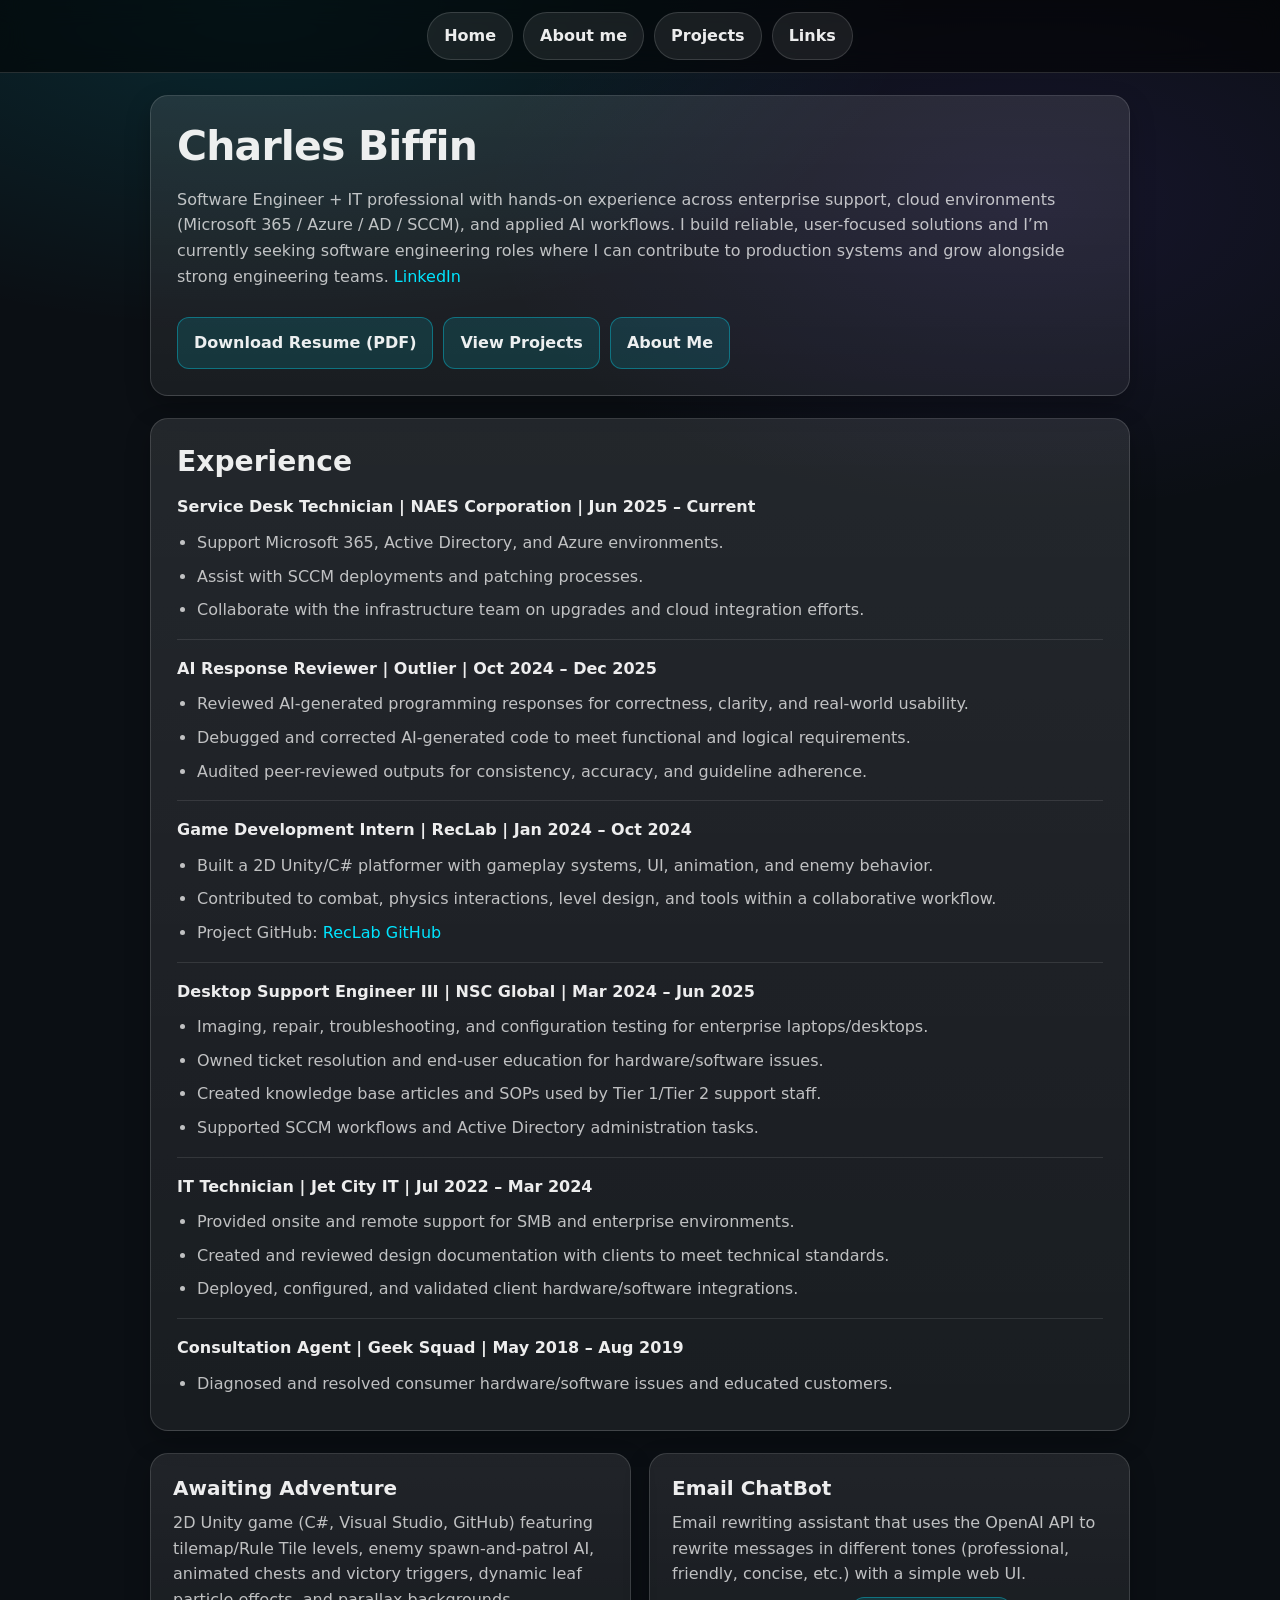
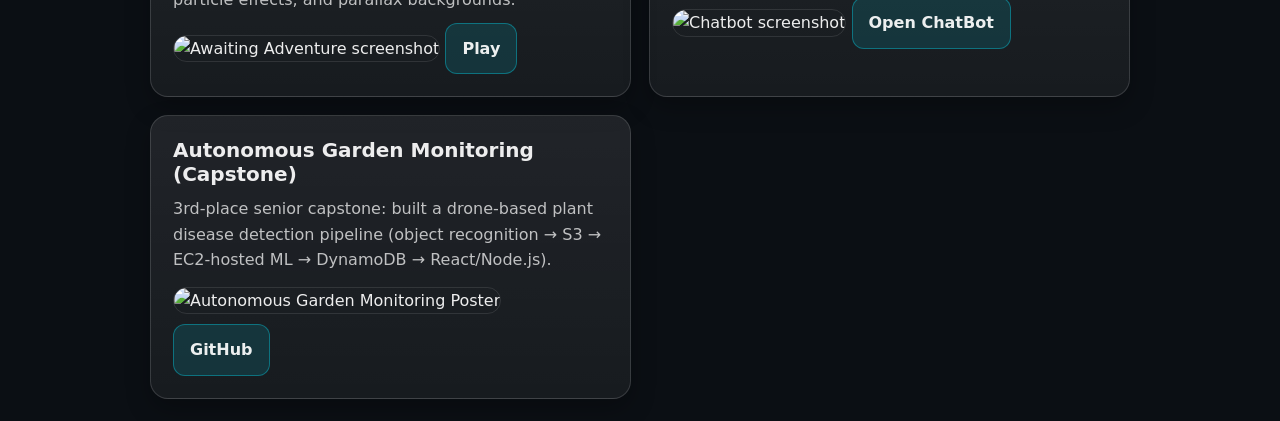
==== index.html @ 13e96431 "Upgrade Made major changes to the style and layout of website." ====
<!DOCTYPE html>
<html lang="en">
<head>
  <meta charset="UTF-8">
  <title>Charles Biffin - Portfolio</title>
  <link rel="stylesheet" href="assets/style.css">
  <meta name="viewport" content="width=device-width, initial-scale=1.0">
</head>

<body>

  <!-- Navigation Bar -->
  <nav class="navbar">
    <a href="index.html" class="nav-button">Home</a>
    <a href="about.html" class="nav-button">About me</a>
    <a href="projects.html" class="nav-button">Projects</a>
    <a href="links.html" class="nav-button">Links</a>
  </nav>

  <!-- Welcome Section -->
  <section class="welcome">
    <h1>Charles Biffin</h1>
    <p>
      Software Engineer + IT professional with hands-on experience across
      enterprise support, cloud environments (Microsoft 365 / Azure / AD / SCCM),
      and applied AI workflows. I build reliable, user-focused solutions and I’m
      currently seeking software engineering roles where I can contribute to
      production systems and grow alongside strong engineering teams.
      <a href="https://www.linkedin.com/in/charlesbiffin" target="_blank" rel="noopener">LinkedIn</a>
    </p>

    <div style="display:flex; flex-wrap:wrap; gap:10px; margin-top:14px;">
      <a class="game-button" href="assets/charles-biffin-resume.pdf" target="_blank" rel="noopener">
        Download Resume (PDF)
      </a>
      <a class="game-button" href="projects.html">
        View Projects
      </a>
      <a class="game-button" href="about.html">
        About Me
      </a>
    </div>
  </section>

  <!-- Experience Section -->
  <section class="experience">
    <h2>Experience</h2>

    <div class="job">
      <strong>Service Desk Technician | NAES Corporation | Jun 2025 – Current</strong>
      <ul>
        <li>Support Microsoft 365, Active Directory, and Azure environments.</li>
        <li>Assist with SCCM deployments and patching processes.</li>
        <li>Collaborate with the infrastructure team on upgrades and cloud integration efforts.</li>
      </ul>
    </div>

    <div class="job">
      <strong>AI Response Reviewer | Outlier | Oct 2024 – Dec 2025</strong>
      <ul>
        <li>Reviewed AI-generated programming responses for correctness, clarity, and real-world usability.</li>
        <li>Debugged and corrected AI-generated code to meet functional and logical requirements.</li>
        <li>Audited peer-reviewed outputs for consistency, accuracy, and guideline adherence.</li>
      </ul>
    </div>

    <div class="job">
      <strong>Game Development Intern | RecLab | Jan 2024 – Oct 2024</strong>
      <ul>
        <li>Built a 2D Unity/C# platformer with gameplay systems, UI, animation, and enemy behavior.</li>
        <li>Contributed to combat, physics interactions, level design, and tools within a collaborative workflow.</li>
        <li>
          Project GitHub:
          <a href="https://github.com/RecLabDev/Source/tree/features/sandbox-scene-v1?tab=readme-ov-file" target="_blank" rel="noopener">
            RecLab GitHub
          </a>
        </li>
      </ul>
    </div>

    <div class="job">
      <strong>Desktop Support Engineer III | NSC Global | Mar 2024 – Jun 2025</strong>
      <ul>
        <li>Imaging, repair, troubleshooting, and configuration testing for enterprise laptops/desktops.</li>
        <li>Owned ticket resolution and end-user education for hardware/software issues.</li>
        <li>Created knowledge base articles and SOPs used by Tier 1/Tier 2 support staff.</li>
        <li>Supported SCCM workflows and Active Directory administration tasks.</li>
      </ul>
    </div>

    <div class="job">
      <strong>IT Technician | Jet City IT | Jul 2022 – Mar 2024</strong>
      <ul>
        <li>Provided onsite and remote support for SMB and enterprise environments.</li>
        <li>Created and reviewed design documentation with clients to meet technical standards.</li>
        <li>Deployed, configured, and validated client hardware/software integrations.</li>
      </ul>
    </div>

    <div class="job">
      <strong>Consultation Agent | Geek Squad | May 2018 – Aug 2019</strong>
      <ul>
        <li>Diagnosed and resolved consumer hardware/software issues and educated customers.</li>
      </ul>
    </div>
  </section>

  <!-- Project Cards -->
  <section class="projects">
    <div class="project-card">
      <h3>Awaiting Adventure</h3>
      <p>
        2D Unity game (C#, Visual Studio, GitHub) featuring tilemap/Rule Tile levels,
        enemy spawn-and-patrol AI, animated chests and victory triggers, dynamic leaf
        particle effects, and parallax backgrounds.
      </p>

      <!-- Optional image (uncomment if you want a screenshot)-->
      <img src="assets/pictures/UnityProject.png" alt="Awaiting Adventure screenshot">
      

      <a href="projects/unitygame/unitygame.html" class="game-button">Play</a>
    </div>

    <div class="project-card">
      <h3>Email ChatBot</h3>
      <p>
        Email rewriting assistant that uses the OpenAI API to rewrite messages in different tones
        (professional, friendly, concise, etc.) with a simple web UI.
      </p>

      <!-- Optional image-->
      <img src="assets/pictures/cohere logo.png" alt="Chatbot screenshot">
      

      <a href="projects/chatbot/chatbot.html" class="game-button">Open ChatBot</a>
    </div>

    <div class="project-card">
      <h3>Autonomous Garden Monitoring (Capstone)</h3>
      <p>
        3rd-place senior capstone: built a drone-based plant disease detection pipeline
        (object recognition → S3 → EC2-hosted ML → DynamoDB → React/Node.js).
      </p>

      <!-- Optional image--><!-- Optional image-->
      <img src="assets/pictures/AGMPoster.jpg" alt="Autonomous Garden Monitoring Poster">

      <a href="https://github.com/BC-CapstoneProjects/22-GardenMonitoring/tree/Charles" class="game-button" target="_blank" rel="noopener">
        GitHub
      </a>
    </div>
  </section>

</body>
</html>
---- assets/style.css ----
/* =========================================================
   CharlesBLive — Site-wide styles (clean modern refresh)
   Works with your existing class names:
   .navbar .nav-button .welcome .experience .projects .project-card
   .main-container .content-box .page-title
========================================================= */

:root{
  --bg: #0b0f14;
  --panel: rgba(255,255,255,0.06);
  --panel2: rgba(255,255,255,0.10);
  --border: rgba(255,255,255,0.14);

  --text: rgba(255,255,255,0.92);
  --muted: rgba(255,255,255,0.72);

  --accent: #00e5ff;
  --accent2: #7c4dff;

  --radius: 18px;
  --shadow: 0 18px 45px rgba(0,0,0,0.45);
  --shadowSoft: 0 10px 25px rgba(0,0,0,0.25);

  --max: 980px;
}

/* Base reset */
*{ box-sizing: border-box; }
html, body{ margin: 0; padding: 0; overflow-x: hidden; }

body{
  background:
    radial-gradient(1100px 550px at 20% 0%, rgba(0,229,255,0.12), transparent 60%),
    radial-gradient(900px 520px at 80% 10%, rgba(124,77,255,0.10), transparent 60%),
    var(--bg);
  color: var(--text);
  font-family: ui-sans-serif, system-ui, -apple-system, "Segoe UI", Arial, sans-serif;
  line-height: 1.6;
}

/* Typography */
h1,h2,h3{ line-height: 1.2; margin: 0 0 10px; }
h1{ font-size: clamp(28px, 3.2vw, 44px); letter-spacing: -0.02em; }
h2{ font-size: clamp(22px, 2.2vw, 30px); }
h3{ font-size: 20px; }

p, li{ color: var(--muted); }
strong{ color: var(--text); }

a{ color: var(--accent); text-decoration: none; }
a:hover{ text-decoration: underline; }

/* Shared “container feel” */
.welcome,
.experience,
.main-container,
.projects{
  width: min(92vw, var(--max));
  margin: 22px auto;
}

/* Page title banner */
.page-title{
  width: min(92vw, var(--max));
  margin: 22px auto 0;
  padding: 16px 20px;
  border-radius: 16px;
  border: 1px solid var(--border);
  background: rgba(255,255,255,0.05);
  box-shadow: var(--shadowSoft);
  font-weight: 800;
  font-size: 22px;
  color: var(--text);
}

/* =========================================================
   Navbar (sticky, clean)
========================================================= */
.navbar{
  position: sticky;
  top: 0;
  z-index: 999;
  background: rgba(0,0,0,0.55);
  backdrop-filter: blur(12px);
  border-bottom: 1px solid var(--border);

  display: flex;
  justify-content: center;
  gap: 10px;
  padding: 12px 12px;
  flex-wrap: wrap;
}

.nav-button{
  display: inline-flex;
  align-items: center;
  justify-content: center;

  padding: 10px 16px;
  border-radius: 999px;

  border: 1px solid rgba(255,255,255,0.14);
  background: rgba(255,255,255,0.08);

  color: var(--text);
  font-weight: 650;
  font-size: 16px;

  transition: transform 0.15s ease, background 0.15s ease, border-color 0.15s ease;
}

.nav-button:hover{
  transform: translateY(-1px);
  background: rgba(0,229,255,0.14);
  border-color: rgba(0,229,255,0.35);
  text-decoration: none;
}

/* =========================================================
   Sections / cards
========================================================= */
.welcome,
.experience,
.main-container{
  border-radius: var(--radius);
  border: 1px solid var(--border);
  background: linear-gradient(180deg, var(--panel2), var(--panel));
  box-shadow: var(--shadowSoft);
  padding: 26px;
}

.welcome{
  text-align: left;
}

.welcome p{
  margin-bottom: 0;
}

.experience .job{
  margin-top: 16px;
  padding-top: 16px;
  border-top: 1px solid rgba(255,255,255,0.10);
}

.experience .job:first-of-type{
  border-top: none;
  padding-top: 0;
}

.experience ul{
  margin: 10px 0 0;
  padding-left: 20px;
}

.experience li{
  margin: 8px 0;
}

/* Reusable content boxes (About page uses these) */
.content-box{
  margin: 18px auto;
  padding: 22px;
  border-radius: var(--radius);
  border: 1px solid rgba(255,255,255,0.12);
  background: rgba(255,255,255,0.06);
}

/* =========================================================
   Projects layout
========================================================= */
.projects{
  display: grid;
  grid-template-columns: 1fr;
  gap: 18px;
}

.project-card{
  border-radius: var(--radius);
  border: 1px solid rgba(255,255,255,0.14);
  background: linear-gradient(180deg, rgba(255,255,255,0.09), rgba(255,255,255,0.05));
  box-shadow: var(--shadowSoft);
  padding: 22px;

  transition: transform 0.18s ease, box-shadow 0.18s ease, border-color 0.18s ease;
}

.project-card:hover{
  transform: translateY(-3px);
  box-shadow: var(--shadow);
  border-color: rgba(0,229,255,0.35);
}

.project-card p{
  margin: 10px 0 0;
}

/* Buttons */
.game-button{
  display: inline-flex;
  align-items: center;
  justify-content: center;

  margin-top: 14px;
  padding: 12px 16px;

  border-radius: 12px;
  font-weight: 750;

  border: 1px solid rgba(0,229,255,0.35);
  background: rgba(0,229,255,0.12);
  color: var(--text);

  transition: transform 0.15s ease, background 0.15s ease, border-color 0.15s ease;
}

.game-button:hover{
  transform: translateY(-1px);
  background: rgba(0,229,255,0.18);
  text-decoration: none;
}

/* Images inside project cards if you add them */
.project-card img{
  width: 100%;
  height: auto;
  border-radius: 14px;
  margin-top: 14px;
  border: 1px solid rgba(255,255,255,0.10);
}

/* =========================================================
   Mobile tweaks
========================================================= */
@media (min-width: 900px){
  .projects{
    grid-template-columns: 1fr 1fr;
  }
}

@media (max-width: 520px){
  .nav-button{
    flex: 1 1 auto;
    width: calc(50% - 10px);
    justify-content: center;
  }

  .welcome,
  .experience,
  .main-container{
    padding: 18px;
  }

  .content-box{
    padding: 18px;
  }
}


/* ==========================
   Project Tags (nice “pills”)
========================== */
.tag-row {
  display: flex;
  flex-wrap: wrap;
  gap: 10px;
  margin: 14px 0 18px;
}

.tag {
  display: inline-block;
  padding: 6px 12px;
  border-radius: 999px;
  font-size: 14px;
  font-weight: 700;
  letter-spacing: 0.2px;

  background: rgba(0, 255, 255, 0.12);
  border: 1px solid rgba(0, 255, 255, 0.5);
  color: #bffcff;
}
.project-card .game-button {
  margin-right: 10px;
  margin-top: 10px;
}
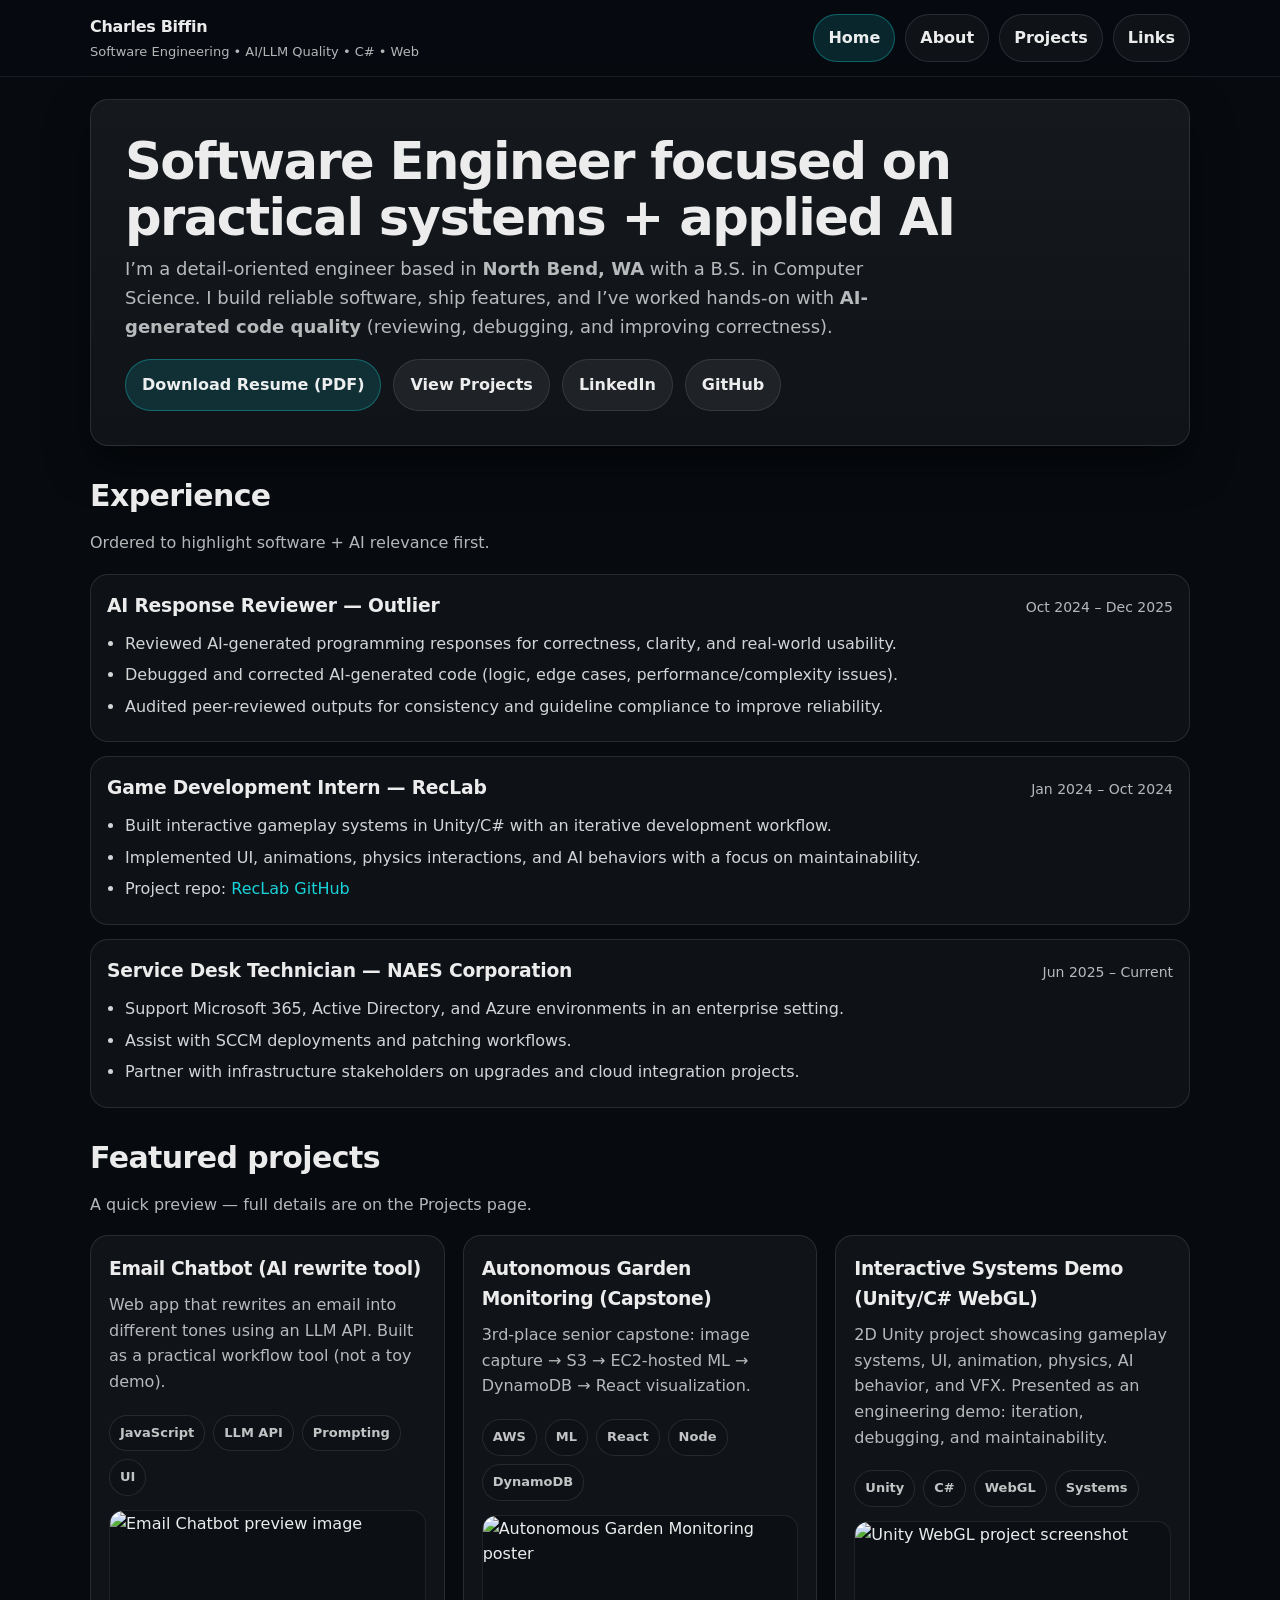
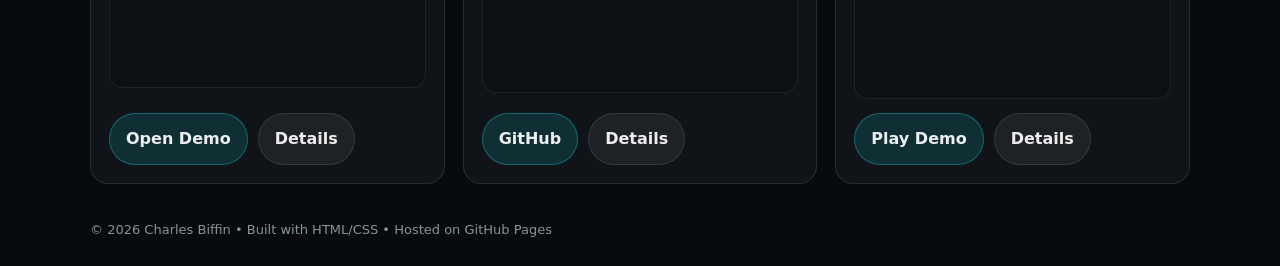
==== commit ad55c303: "edits to formatting" ====
--- a/index.html
+++ b/index.html
@@ -1,156 +1,245 @@
 <!DOCTYPE html>
 <html lang="en">
 <head>
-  <meta charset="UTF-8">
-  <title>Charles Biffin - Portfolio</title>
-  <link rel="stylesheet" href="assets/style.css">
-  <meta name="viewport" content="width=device-width, initial-scale=1.0">
+  <!-- =========================
+       Basic document metadata
+       ========================= -->
+  <meta charset="UTF-8" />
+  <meta name="viewport" content="width=device-width, initial-scale=1.0" />
+
+  <!-- =========================
+       SEO (simple + effective)
+       ========================= -->
+  <title>Charles Biffin | Software Engineer (Applied AI + Systems)</title>
+  <meta name="description"
+        content="Charles Biffin — Software Engineer focused on practical systems and applied AI/LLM code quality. Projects include an AI email rewrite tool, cloud ML capstone, and Unity/C# WebGL demo." />
+
+  <!-- =========================
+       Styles
+       ========================= -->
+  <link rel="stylesheet" href="assets/style.css" />
 </head>
 
 <body>
-
-  <!-- Navigation Bar -->
-  <nav class="navbar">
-    <a href="index.html" class="nav-button">Home</a>
-    <a href="about.html" class="nav-button">About me</a>
-    <a href="projects.html" class="nav-button">Projects</a>
-    <a href="links.html" class="nav-button">Links</a>
-  </nav>
-
-  <!-- Welcome Section -->
-  <section class="welcome">
-    <h1>Charles Biffin</h1>
-    <p>
-      Software Engineer + IT professional with hands-on experience across
-      enterprise support, cloud environments (Microsoft 365 / Azure / AD / SCCM),
-      and applied AI workflows. I build reliable, user-focused solutions and I’m
-      currently seeking software engineering roles where I can contribute to
-      production systems and grow alongside strong engineering teams.
-      <a href="https://www.linkedin.com/in/charlesbiffin" target="_blank" rel="noopener">LinkedIn</a>
-    </p>
-
-    <div style="display:flex; flex-wrap:wrap; gap:10px; margin-top:14px;">
-      <a class="game-button" href="assets/charles-biffin-resume.pdf" target="_blank" rel="noopener">
-        Download Resume (PDF)
-      </a>
-      <a class="game-button" href="projects.html">
-        View Projects
-      </a>
-      <a class="game-button" href="about.html">
-        About Me
-      </a>
+  <!-- Skip link for keyboard users -->
+  <a class="skip-link" href="#main">Skip to content</a>
+
+  <!-- =========================================================
+       Shared Header / Nav (keep identical across pages)
+       ========================================================= -->
+  <header class="site-header">
+    <div class="container site-header__inner">
+      <!-- Brand block -->
+      <div class="brand" aria-label="Site brand">
+        <div class="brand__name">Charles Biffin</div>
+        <div class="brand__tagline">Software Engineering • AI/LLM Quality • C# • Web</div>
+      </div>
+
+      <!-- Nav (set .is-active on current page) -->
+      <nav class="nav" aria-label="Primary">
+        <a class="is-active" href="index.html" aria-current="page">Home</a>
+        <a href="about.html">About</a>
+        <a href="projects.html">Projects</a>
+        <a href="links.html">Links</a>
+      </nav>
     </div>
-  </section>
-
-  <!-- Experience Section -->
-  <section class="experience">
-    <h2>Experience</h2>
-
-    <div class="job">
-      <strong>Service Desk Technician | NAES Corporation | Jun 2025 – Current</strong>
-      <ul>
-        <li>Support Microsoft 365, Active Directory, and Azure environments.</li>
-        <li>Assist with SCCM deployments and patching processes.</li>
-        <li>Collaborate with the infrastructure team on upgrades and cloud integration efforts.</li>
-      </ul>
-    </div>
-
-    <div class="job">
-      <strong>AI Response Reviewer | Outlier | Oct 2024 – Dec 2025</strong>
-      <ul>
-        <li>Reviewed AI-generated programming responses for correctness, clarity, and real-world usability.</li>
-        <li>Debugged and corrected AI-generated code to meet functional and logical requirements.</li>
-        <li>Audited peer-reviewed outputs for consistency, accuracy, and guideline adherence.</li>
-      </ul>
-    </div>
-
-    <div class="job">
-      <strong>Game Development Intern | RecLab | Jan 2024 – Oct 2024</strong>
-      <ul>
-        <li>Built a 2D Unity/C# platformer with gameplay systems, UI, animation, and enemy behavior.</li>
-        <li>Contributed to combat, physics interactions, level design, and tools within a collaborative workflow.</li>
-        <li>
-          Project GitHub:
-          <a href="https://github.com/RecLabDev/Source/tree/features/sandbox-scene-v1?tab=readme-ov-file" target="_blank" rel="noopener">
-            RecLab GitHub
-          </a>
-        </li>
-      </ul>
-    </div>
-
-    <div class="job">
-      <strong>Desktop Support Engineer III | NSC Global | Mar 2024 – Jun 2025</strong>
-      <ul>
-        <li>Imaging, repair, troubleshooting, and configuration testing for enterprise laptops/desktops.</li>
-        <li>Owned ticket resolution and end-user education for hardware/software issues.</li>
-        <li>Created knowledge base articles and SOPs used by Tier 1/Tier 2 support staff.</li>
-        <li>Supported SCCM workflows and Active Directory administration tasks.</li>
-      </ul>
-    </div>
-
-    <div class="job">
-      <strong>IT Technician | Jet City IT | Jul 2022 – Mar 2024</strong>
-      <ul>
-        <li>Provided onsite and remote support for SMB and enterprise environments.</li>
-        <li>Created and reviewed design documentation with clients to meet technical standards.</li>
-        <li>Deployed, configured, and validated client hardware/software integrations.</li>
-      </ul>
-    </div>
-
-    <div class="job">
-      <strong>Consultation Agent | Geek Squad | May 2018 – Aug 2019</strong>
-      <ul>
-        <li>Diagnosed and resolved consumer hardware/software issues and educated customers.</li>
-      </ul>
-    </div>
-  </section>
-
-  <!-- Project Cards -->
-  <section class="projects">
-    <div class="project-card">
-      <h3>Awaiting Adventure</h3>
+  </header>
+
+  <!-- =========================================================
+       Main content
+       ========================================================= -->
+  <main id="main" class="container">
+
+    <!-- =========================
+         HERO / Value proposition
+         ========================= -->
+    <section class="hero panel section" aria-label="Introduction">
+      <!-- Big headline (clear positioning for recruiters) -->
+      <h1>Software Engineer focused on practical systems + applied AI</h1>
+
+      <!-- Short summary (don’t overload; get to proof quickly) -->
       <p>
-        2D Unity game (C#, Visual Studio, GitHub) featuring tilemap/Rule Tile levels,
-        enemy spawn-and-patrol AI, animated chests and victory triggers, dynamic leaf
-        particle effects, and parallax backgrounds.
+        I’m a detail-oriented engineer based in <strong>North Bend, WA</strong> with a B.S. in Computer Science.
+        I build reliable software, ship features, and I’ve worked hands-on with
+        <strong>AI-generated code quality</strong> (reviewing, debugging, and improving correctness).
       </p>
 
-      <!-- Optional image (uncomment if you want a screenshot)-->
-      <img src="assets/pictures/UnityProject.png" alt="Awaiting Adventure screenshot">
-      
-
-      <a href="projects/unitygame/unitygame.html" class="game-button">Play</a>
-    </div>
-
-    <div class="project-card">
-      <h3>Email ChatBot</h3>
-      <p>
-        Email rewriting assistant that uses the OpenAI API to rewrite messages in different tones
-        (professional, friendly, concise, etc.) with a simple web UI.
-      </p>
-
-      <!-- Optional image-->
-      <img src="assets/pictures/cohere logo.png" alt="Chatbot screenshot">
-      
-
-      <a href="projects/chatbot/chatbot.html" class="game-button">Open ChatBot</a>
-    </div>
-
-    <div class="project-card">
-      <h3>Autonomous Garden Monitoring (Capstone)</h3>
-      <p>
-        3rd-place senior capstone: built a drone-based plant disease detection pipeline
-        (object recognition → S3 → EC2-hosted ML → DynamoDB → React/Node.js).
-      </p>
-
-      <!-- Optional image--><!-- Optional image-->
-      <img src="assets/pictures/AGMPoster.jpg" alt="Autonomous Garden Monitoring Poster">
-
-      <a href="https://github.com/BC-CapstoneProjects/22-GardenMonitoring/tree/Charles" class="game-button" target="_blank" rel="noopener">
-        GitHub
-      </a>
-    </div>
-  </section>
-
+      <!-- Calls to action (what recruiters click) -->
+      <div class="hero__cta">
+        <!-- NOTE: Your repo screenshot shows "Charles-Biffin-Resume.pdf" in /assets.
+             If your actual filename differs (case matters on GitHub Pages), rename it or update this link. -->
+        <a class="btn btn--primary" href="assets/Charles-Biffin-Resume.pdf" target="_blank" rel="noopener">
+          Download Resume (PDF)
+        </a>
+
+        <a class="btn" href="projects.html">View Projects</a>
+
+        <a class="btn" href="https://www.linkedin.com/in/charlesbiffin" target="_blank" rel="noopener">
+          LinkedIn
+        </a>
+
+        <a class="btn" href="https://github.com/CharlesBLive" target="_blank" rel="noopener">
+          GitHub
+        </a>
+      </div>
+    </section>
+
+    <!-- =========================
+         EXPERIENCE (software-first ordering)
+         ========================= -->
+    <section class="section" aria-label="Experience">
+      <h2 class="section__title">Experience</h2>
+      <p class="section__subtitle">Ordered to highlight software + AI relevance first.</p>
+
+      <div class="experience-list">
+        <!-- -------- AI role -------- -->
+        <article class="role">
+          <div class="role__top">
+            <h3 class="role__title">AI Response Reviewer — Outlier</h3>
+            <p class="role__meta">Oct 2024 – Dec 2025</p>
+          </div>
+          <ul>
+            <li>Reviewed AI-generated programming responses for correctness, clarity, and real-world usability.</li>
+            <li>Debugged and corrected AI-generated code (logic, edge cases, performance/complexity issues).</li>
+            <li>Audited peer-reviewed outputs for consistency and guideline compliance to improve reliability.</li>
+          </ul>
+        </article>
+
+        <!-- -------- Internship / engineering -------- -->
+        <article class="role">
+          <div class="role__top">
+            <h3 class="role__title">Game Development Intern — RecLab</h3>
+            <p class="role__meta">Jan 2024 – Oct 2024</p>
+          </div>
+          <ul>
+            <li>Built interactive gameplay systems in Unity/C# with an iterative development workflow.</li>
+            <li>Implemented UI, animations, physics interactions, and AI behaviors with a focus on maintainability.</li>
+            <li>
+              Project repo:
+              <a href="https://github.com/RecLabDev/Source/tree/features/sandbox-scene-v1?tab=readme-ov-file" target="_blank" rel="noopener">
+                RecLab GitHub
+              </a>
+            </li>
+          </ul>
+        </article>
+
+        <!-- -------- Current role (frame as systems + engineering) -------- -->
+        <article class="role">
+          <div class="role__top">
+            <h3 class="role__title">Service Desk Technician — NAES Corporation</h3>
+            <p class="role__meta">Jun 2025 – Current</p>
+          </div>
+          <ul>
+            <li>Support Microsoft 365, Active Directory, and Azure environments in an enterprise setting.</li>
+            <li>Assist with SCCM deployments and patching workflows.</li>
+            <li>Partner with infrastructure stakeholders on upgrades and cloud integration projects.</li>
+          </ul>
+        </article>
+      </div>
+    </section>
+
+    <!-- =========================
+         FEATURED PROJECTS (preview)
+         ========================= -->
+    <section class="section" aria-label="Featured projects preview">
+      <h2 class="section__title">Featured projects</h2>
+      <p class="section__subtitle">A quick preview — full details are on the Projects page.</p>
+
+      <!-- 3-up grid: aligns cards & buttons automatically -->
+      <div class="grid grid--3">
+        <!-- -------- Project 1: AI (lead with AI) -------- -->
+        <article class="card" aria-label="Email Chatbot project card">
+          <h3>Email Chatbot (AI rewrite tool)</h3>
+          <p>
+            Web app that rewrites an email into different tones using an LLM API.
+            Built as a practical workflow tool (not a toy demo).
+          </p>
+
+          <div class="tags" aria-label="Technologies">
+            <span class="tag">JavaScript</span>
+            <span class="tag">LLM API</span>
+            <span class="tag">Prompting</span>
+            <span class="tag">UI</span>
+          </div>
+
+          <div class="card__media" aria-label="Project image">
+            <!-- If you add a real screenshot later, replace this image -->
+            <img src="assets/pictures/cohere%20logo.png" alt="Email Chatbot preview image" loading="lazy" />
+          </div>
+
+          <div class="card__footer">
+            <a class="btn btn--primary" href="projects/chatbot/chatbot.html">Open Demo</a>
+            <a class="btn" href="projects.html#email-chatbot">Details</a>
+          </div>
+        </article>
+
+        <!-- -------- Project 2: Cloud/ML capstone -------- -->
+        <article class="card" aria-label="Autonomous Garden Monitoring project card">
+          <h3>Autonomous Garden Monitoring (Capstone)</h3>
+          <p>
+            3rd-place senior capstone: image capture → S3 → EC2-hosted ML → DynamoDB → React visualization.
+          </p>
+
+          <div class="tags" aria-label="Technologies">
+            <span class="tag">AWS</span>
+            <span class="tag">ML</span>
+            <span class="tag">React</span>
+            <span class="tag">Node</span>
+            <span class="tag">DynamoDB</span>
+          </div>
+
+          <div class="card__media" aria-label="Project image">
+            <img src="assets/pictures/AGMPoster.jpg" alt="Autonomous Garden Monitoring poster" loading="lazy" />
+          </div>
+
+          <div class="card__footer">
+            <a class="btn btn--primary" href="https://github.com/BC-CapstoneProjects/22-GardenMonitoring/tree/Charles" target="_blank" rel="noopener">
+              GitHub
+            </a>
+            <a class="btn" href="projects.html#agm">Details</a>
+          </div>
+        </article>
+
+        <!-- -------- Project 3: Unity/C# (frame as interactive systems) -------- -->
+        <article class="card" aria-label="Interactive Systems Demo project card">
+          <h3>Interactive Systems Demo (Unity/C# WebGL)</h3>
+          <p>
+            2D Unity project showcasing gameplay systems, UI, animation, physics, AI behavior, and VFX.
+            Presented as an engineering demo: iteration, debugging, and maintainability.
+          </p>
+
+          <div class="tags" aria-label="Technologies">
+            <span class="tag">Unity</span>
+            <span class="tag">C#</span>
+            <span class="tag">WebGL</span>
+            <span class="tag">Systems</span>
+          </div>
+
+          <div class="card__media" aria-label="Project image">
+            <img src="assets/pictures/UnityProject.png" alt="Unity WebGL project screenshot" loading="lazy" />
+          </div>
+
+          <div class="card__footer">
+            <a class="btn btn--primary" href="projects/unitygame/unitygame.html">Play Demo</a>
+            <a class="btn" href="projects.html#unity-webgl">Details</a>
+          </div>
+        </article>
+      </div>
+    </section>
+
+    <!-- =========================
+         Footer
+         ========================= -->
+    <footer class="site-footer">
+      <!-- Light touch footer. Recruiters rarely read big footers. -->
+      <div>© <span id="year"></span> Charles Biffin • Built with HTML/CSS • Hosted on GitHub Pages</div>
+    </footer>
+
+  </main>
+
+  <!-- Tiny JS: sets year (optional; safe) -->
+  <script>
+    document.getElementById("year").textContent = new Date().getFullYear();
+  </script>
 </body>
 </html>
--- a/assets/style.css
+++ b/assets/style.css
@@ -1,285 +1,429 @@
-/* =========================================================
-   CharlesBLive — Site-wide styles (clean modern refresh)
-   Works with your existing class names:
-   .navbar .nav-button .welcome .experience .projects .project-card
-   .main-container .content-box .page-title
-========================================================= */
-
-:root{
-  --bg: #0b0f14;
-  --panel: rgba(255,255,255,0.06);
-  --panel2: rgba(255,255,255,0.10);
-  --border: rgba(255,255,255,0.14);
-
-  --text: rgba(255,255,255,0.92);
-  --muted: rgba(255,255,255,0.72);
-
-  --accent: #00e5ff;
-  --accent2: #7c4dff;
-
+/* ==========================================================================
+   Charles Biffin Portfolio — style.css
+   Goal: modern, recruiter-friendly UI with simple HTML + CSS (GitHub Pages).
+   Notes:
+   - Uses CSS variables for easy theming.
+   - Uses grid + flex to keep cards aligned (equal height, buttons at bottom).
+   - Includes basic accessibility affordances (focus rings, skip link).
+   ========================================================================== */
+
+/* =========================
+   1) CSS Variables / Theme
+   ========================= */
+:root {
+  /* Colors */
+  --bg: #070b10;              /* page background */
+  --panel: rgba(255, 255, 255, 0.06);
+  --panel-2: rgba(255, 255, 255, 0.04);
+  --border: rgba(255, 255, 255, 0.10);
+  --text: rgba(255, 255, 255, 0.92);
+  --muted: rgba(255, 255, 255, 0.70);
+
+  /* Accent (teal) */
+  --accent: #19d3da;
+  --accent-2: #0ea5b4;
+
+  /* Shadows */
+  --shadow: 0 18px 40px rgba(0, 0, 0, 0.55);
+
+  /* Layout */
+  --max: 1100px;
   --radius: 18px;
-  --shadow: 0 18px 45px rgba(0,0,0,0.45);
-  --shadowSoft: 0 10px 25px rgba(0,0,0,0.25);
-
-  --max: 980px;
-}
-
-/* Base reset */
-*{ box-sizing: border-box; }
-html, body{ margin: 0; padding: 0; overflow-x: hidden; }
-
-body{
+
+  /* Type */
+  --font: ui-sans-serif, system-ui, -apple-system, Segoe UI, Roboto, Arial, "Apple Color Emoji",
+          "Segoe UI Emoji", "Segoe UI Symbol";
+}
+
+/* =========================
+   2) Base / Reset
+   ========================= */
+* { box-sizing: border-box; }
+
+html, body {
+  margin: 0;
+  padding: 0;
+  background: var(--bg);
+  color: var(--text);
+  font-family: var(--font);
+  line-height: 1.6;
+}
+
+/* Subtle background gradient (keeps the site from feeling flat) */
+body::before {
+  content: "";
+  position: fixed;
+  inset: 0;
+  z-index: -1;
   background:
-    radial-gradient(1100px 550px at 20% 0%, rgba(0,229,255,0.12), transparent 60%),
-    radial-gradient(900px 520px at 80% 10%, rgba(124,77,255,0.10), transparent 60%),
-    var(--bg);
+    radial-gradient(900px 600px at 20% 10%, rgba(25, 211, 218, 0.18), transparent 60%),
+    radial-gradient(900px 600px at 70% 30%, rgba(14, 165, 180, 0.12), transparent 60%),
+    radial-gradient(1100px 700px at 50% 90%, rgba(255, 255, 255, 0.06), transparent 60%);
+}
+
+/* Links */
+a {
+  color: var(--accent);
+  text-decoration: none;
+}
+a:hover { text-decoration: underline; }
+
+/* Images should never overflow */
+img { max-width: 100%; display: block; }
+
+/* Accessible focus ring */
+:focus-visible {
+  outline: 3px solid rgba(25, 211, 218, 0.65);
+  outline-offset: 2px;
+  border-radius: 10px;
+}
+
+/* =========================
+   3) Utility: Container + Sections
+   ========================= */
+.container {
+  width: min(var(--max), 92vw);
+  margin: 0 auto;
+}
+
+.section {
+  margin: 26px auto;
+}
+
+.section__title {
+  margin: 0 0 10px;
+  font-size: clamp(22px, 2.4vw, 30px);
+  letter-spacing: -0.02em;
+}
+
+.section__subtitle {
+  margin: 0 0 18px;
+  color: var(--muted);
+}
+
+/* A reusable “panel” wrapper */
+.panel {
+  background: linear-gradient(180deg, var(--panel), var(--panel-2));
+  border: 1px solid var(--border);
+  border-radius: var(--radius);
+  box-shadow: var(--shadow);
+}
+
+/* =========================
+   4) Accessibility: Skip Link
+   ========================= */
+/* Visible only when tabbed to */
+.skip-link {
+  position: absolute;
+  top: 8px;
+  left: 8px;
+  padding: 10px 12px;
+  background: #000;
+  border: 1px solid var(--border);
+  border-radius: 12px;
   color: var(--text);
-  font-family: ui-sans-serif, system-ui, -apple-system, "Segoe UI", Arial, sans-serif;
-  line-height: 1.6;
-}
-
-/* Typography */
-h1,h2,h3{ line-height: 1.2; margin: 0 0 10px; }
-h1{ font-size: clamp(28px, 3.2vw, 44px); letter-spacing: -0.02em; }
-h2{ font-size: clamp(22px, 2.2vw, 30px); }
-h3{ font-size: 20px; }
-
-p, li{ color: var(--muted); }
-strong{ color: var(--text); }
-
-a{ color: var(--accent); text-decoration: none; }
-a:hover{ text-decoration: underline; }
-
-/* Shared “container feel” */
-.welcome,
-.experience,
-.main-container,
-.projects{
-  width: min(92vw, var(--max));
-  margin: 22px auto;
-}
-
-/* Page title banner */
-.page-title{
-  width: min(92vw, var(--max));
-  margin: 22px auto 0;
-  padding: 16px 20px;
-  border-radius: 16px;
-  border: 1px solid var(--border);
-  background: rgba(255,255,255,0.05);
-  box-shadow: var(--shadowSoft);
+  transform: translateY(-140%);
+}
+.skip-link:focus {
+  transform: translateY(0%);
+  z-index: 9999;
+}
+
+/* =========================
+   5) Header / Nav (shared across pages)
+   ========================= */
+.site-header {
+  position: sticky;  /* keeps navigation visible while scrolling */
+  top: 0;
+  z-index: 50;
+
+  /* Make it feel like a top app bar */
+  background: rgba(7, 11, 16, 0.75);
+  backdrop-filter: blur(10px);
+  border-bottom: 1px solid rgba(255, 255, 255, 0.08);
+}
+
+.site-header__inner {
+  display: flex;
+  align-items: center;
+  justify-content: space-between;
+  gap: 18px;
+  padding: 14px 0;
+}
+
+/* Brand block (name + tagline) */
+.brand {
+  display: grid;
+  gap: 2px;
+}
+.brand__name {
   font-weight: 800;
-  font-size: 22px;
+  letter-spacing: -0.02em;
+}
+.brand__tagline {
+  color: var(--muted);
+  font-size: 13px;
+}
+
+/* Nav pills */
+.nav {
+  display: flex;
+  gap: 10px;
+  flex-wrap: wrap;
+  justify-content: flex-end;
+}
+
+.nav a {
+  display: inline-flex;
+  align-items: center;
+  gap: 8px;
+  padding: 10px 14px;
+  border-radius: 999px;
+  border: 1px solid var(--border);
+  background: rgba(255, 255, 255, 0.04);
   color: var(--text);
-}
-
-/* =========================================================
-   Navbar (sticky, clean)
-========================================================= */
-.navbar{
-  position: sticky;
-  top: 0;
-  z-index: 999;
-  background: rgba(0,0,0,0.55);
-  backdrop-filter: blur(12px);
-  border-bottom: 1px solid var(--border);
-
-  display: flex;
-  justify-content: center;
-  gap: 10px;
-  padding: 12px 12px;
+  text-decoration: none;
+  font-weight: 600;
+  transition: transform 0.15s ease, background 0.15s ease, border 0.15s ease;
+}
+
+.nav a:hover {
+  background: rgba(255, 255, 255, 0.07);
+  transform: translateY(-1px);
+}
+
+/* Active state (set per page by adding class="is-active") */
+.nav a.is-active {
+  background: rgba(25, 211, 218, 0.14);
+  border-color: rgba(25, 211, 218, 0.35);
+}
+
+/* =========================
+   6) Hero (homepage top panel)
+   ========================= */
+.hero {
+  margin-top: 22px;
+  padding: clamp(18px, 3.2vw, 34px);
+}
+
+.hero h1 {
+  margin: 0 0 10px;
+  line-height: 1.08;
+  letter-spacing: -0.03em;
+  font-size: clamp(32px, 4.0vw, 56px);
+}
+
+.hero p {
+  margin: 0;
+  color: var(--muted);
+  font-size: clamp(15px, 1.6vw, 18px);
+  max-width: 70ch;
+}
+
+.hero__cta {
+  display: flex;
   flex-wrap: wrap;
-}
-
-.nav-button{
+  gap: 12px;
+  margin-top: 18px;
+}
+
+/* =========================
+   7) Buttons
+   ========================= */
+.btn {
   display: inline-flex;
   align-items: center;
   justify-content: center;
-
-  padding: 10px 16px;
+  gap: 10px;
+
+  padding: 12px 16px;
   border-radius: 999px;
-
-  border: 1px solid rgba(255,255,255,0.14);
-  background: rgba(255,255,255,0.08);
-
+  border: 1px solid var(--border);
+  text-decoration: none;
+  font-weight: 800;
   color: var(--text);
-  font-weight: 650;
-  font-size: 16px;
-
-  transition: transform 0.15s ease, background 0.15s ease, border-color 0.15s ease;
-}
-
-.nav-button:hover{
+
+  background: rgba(255, 255, 255, 0.06);
+  transition: transform 0.15s ease, background 0.15s ease, border 0.15s ease;
+}
+.btn:hover {
   transform: translateY(-1px);
-  background: rgba(0,229,255,0.14);
-  border-color: rgba(0,229,255,0.35);
+  background: rgba(255, 255, 255, 0.08);
   text-decoration: none;
 }
-
-/* =========================================================
-   Sections / cards
-========================================================= */
-.welcome,
-.experience,
-.main-container{
+.btn--primary {
+  background: rgba(25, 211, 218, 0.14);
+  border-color: rgba(25, 211, 218, 0.35);
+}
+.btn--primary:hover {
+  background: rgba(25, 211, 218, 0.18);
+}
+
+/* =========================
+   8) Card Grid + Cards (alignment fix lives here)
+   ========================= */
+/* IMPORTANT:
+   - grid aligns items by rows
+   - each .card uses flex column so the footer sticks to bottom
+*/
+.grid {
+  display: grid;
+  gap: 18px;
+}
+
+.grid--2 { grid-template-columns: repeat(2, minmax(0, 1fr)); }
+.grid--3 { grid-template-columns: repeat(3, minmax(0, 1fr)); }
+
+/* Responsive breakpoints */
+@media (max-width: 980px) {
+  .grid--3 { grid-template-columns: repeat(2, minmax(0, 1fr)); }
+}
+@media (max-width: 640px) {
+  .grid--2, .grid--3 { grid-template-columns: 1fr; }
+}
+
+.card {
+  /* Equal-height behavior: stretch within grid row + internal flex layout */
+  height: 100%;
+  display: flex;
+  flex-direction: column;
+
+  padding: 18px;
   border-radius: var(--radius);
   border: 1px solid var(--border);
-  background: linear-gradient(180deg, var(--panel2), var(--panel));
-  box-shadow: var(--shadowSoft);
-  padding: 26px;
-}
-
-.welcome{
-  text-align: left;
-}
-
-.welcome p{
-  margin-bottom: 0;
-}
-
-.experience .job{
-  margin-top: 16px;
-  padding-top: 16px;
-  border-top: 1px solid rgba(255,255,255,0.10);
-}
-
-.experience .job:first-of-type{
-  border-top: none;
-  padding-top: 0;
-}
-
-.experience ul{
-  margin: 10px 0 0;
-  padding-left: 20px;
-}
-
-.experience li{
-  margin: 8px 0;
-}
-
-/* Reusable content boxes (About page uses these) */
-.content-box{
-  margin: 18px auto;
-  padding: 22px;
-  border-radius: var(--radius);
-  border: 1px solid rgba(255,255,255,0.12);
-  background: rgba(255,255,255,0.06);
-}
-
-/* =========================================================
-   Projects layout
-========================================================= */
-.projects{
-  display: grid;
-  grid-template-columns: 1fr;
-  gap: 18px;
-}
-
-.project-card{
-  border-radius: var(--radius);
-  border: 1px solid rgba(255,255,255,0.14);
-  background: linear-gradient(180deg, rgba(255,255,255,0.09), rgba(255,255,255,0.05));
-  box-shadow: var(--shadowSoft);
-  padding: 22px;
-
-  transition: transform 0.18s ease, box-shadow 0.18s ease, border-color 0.18s ease;
-}
-
-.project-card:hover{
-  transform: translateY(-3px);
-  box-shadow: var(--shadow);
-  border-color: rgba(0,229,255,0.35);
-}
-
-.project-card p{
-  margin: 10px 0 0;
-}
-
-/* Buttons */
-.game-button{
-  display: inline-flex;
-  align-items: center;
-  justify-content: center;
-
-  margin-top: 14px;
-  padding: 12px 16px;
-
-  border-radius: 12px;
-  font-weight: 750;
-
-  border: 1px solid rgba(0,229,255,0.35);
-  background: rgba(0,229,255,0.12);
-  color: var(--text);
-
-  transition: transform 0.15s ease, background 0.15s ease, border-color 0.15s ease;
-}
-
-.game-button:hover{
-  transform: translateY(-1px);
-  background: rgba(0,229,255,0.18);
-  text-decoration: none;
-}
-
-/* Images inside project cards if you add them */
-.project-card img{
+  background: rgba(255, 255, 255, 0.04);
+}
+
+.card h3 {
+  margin: 0 0 8px;
+  letter-spacing: -0.02em;
+}
+
+.card p {
+  margin: 0 0 10px;
+  color: var(--muted);
+}
+
+/* Tech tags (chips) */
+.tags {
+  display: flex;
+  flex-wrap: wrap;
+  gap: 8px;
+  margin: 10px 0 14px;
+}
+.tag {
+  padding: 7px 10px;
+  border-radius: 999px;
+  border: 1px solid rgba(255, 255, 255, 0.10);
+  background: rgba(0, 0, 0, 0.12);
+  color: rgba(255, 255, 255, 0.75);
+  font-size: 13px;
+  font-weight: 700;
+}
+
+/* Project images:
+   - aspect-ratio keeps all cards visually consistent
+   - object-fit crops safely without stretching
+*/
+.card__media {
+  border-radius: 14px;
+  overflow: hidden;
+  border: 1px solid rgba(255, 255, 255, 0.08);
+  background: rgba(0, 0, 0, 0.20);
+  aspect-ratio: 16 / 9;
+}
+.card__media img {
   width: 100%;
-  height: auto;
-  border-radius: 14px;
-  margin-top: 14px;
-  border: 1px solid rgba(255,255,255,0.10);
-}
-
-/* =========================================================
-   Mobile tweaks
-========================================================= */
-@media (min-width: 900px){
-  .projects{
-    grid-template-columns: 1fr 1fr;
-  }
-}
-
-@media (max-width: 520px){
-  .nav-button{
-    flex: 1 1 auto;
-    width: calc(50% - 10px);
-    justify-content: center;
-  }
-
-  .welcome,
-  .experience,
-  .main-container{
-    padding: 18px;
-  }
-
-  .content-box{
-    padding: 18px;
-  }
-}
-
-
-/* ==========================
-   Project Tags (nice “pills”)
-========================== */
-.tag-row {
+  height: 100%;
+  object-fit: cover;
+}
+
+/* Footer pinned to bottom of card */
+.card__footer {
+  margin-top: auto; /* THIS is the magic: pushes footer to bottom */
   display: flex;
   flex-wrap: wrap;
   gap: 10px;
-  margin: 14px 0 18px;
-}
-
-.tag {
-  display: inline-block;
-  padding: 6px 12px;
-  border-radius: 999px;
+  padding-top: 14px;
+}
+
+/* =========================
+   9) Experience List
+   ========================= */
+.experience-list {
+  display: grid;
+  gap: 14px;
+}
+
+.role {
+  padding: 16px;
+  border-radius: var(--radius);
+  border: 1px solid var(--border);
+  background: rgba(255, 255, 255, 0.03);
+}
+
+.role__top {
+  display: flex;
+  flex-wrap: wrap;
+  gap: 8px 14px;
+  align-items: baseline;
+  justify-content: space-between;
+}
+
+.role__title {
+  margin: 0;
+  font-weight: 800;
+  letter-spacing: -0.01em;
+}
+
+.role__meta {
+  margin: 0;
+  color: var(--muted);
   font-size: 14px;
-  font-weight: 700;
-  letter-spacing: 0.2px;
-
-  background: rgba(0, 255, 255, 0.12);
-  border: 1px solid rgba(0, 255, 255, 0.5);
-  color: #bffcff;
-}
-.project-card .game-button {
-  margin-right: 10px;
-  margin-top: 10px;
-}
+}
+
+.role ul {
+  margin: 10px 0 0;
+  padding-left: 18px;
+  color: rgba(255, 255, 255, 0.82);
+}
+
+.role li { margin: 6px 0; }
+
+/* =========================
+   10) Page Header Panel (Projects/Links/About top title panel)
+   ========================= */
+.page-hero {
+  margin-top: 22px;
+  padding: 20px 22px;
+}
+
+.page-hero h1 {
+  margin: 0;
+  font-size: clamp(26px, 3vw, 36px);
+  letter-spacing: -0.02em;
+}
+
+.page-hero p {
+  margin: 8px 0 0;
+  color: var(--muted);
+  max-width: 80ch;
+}
+
+/* =========================
+   11) Footer (optional)
+   ========================= */
+.site-footer {
+  margin: 36px 0 26px;
+  color: rgba(255, 255, 255, 0.55);
+  font-size: 13px;
+}
+
+/* =========================
+   12) Small devices polish
+   ========================= */
+@media (max-width: 520px) {
+  .site-header__inner { gap: 12px; }
+  .nav a { padding: 9px 12px; }
+  .hero__cta { gap: 10px; }
+}
